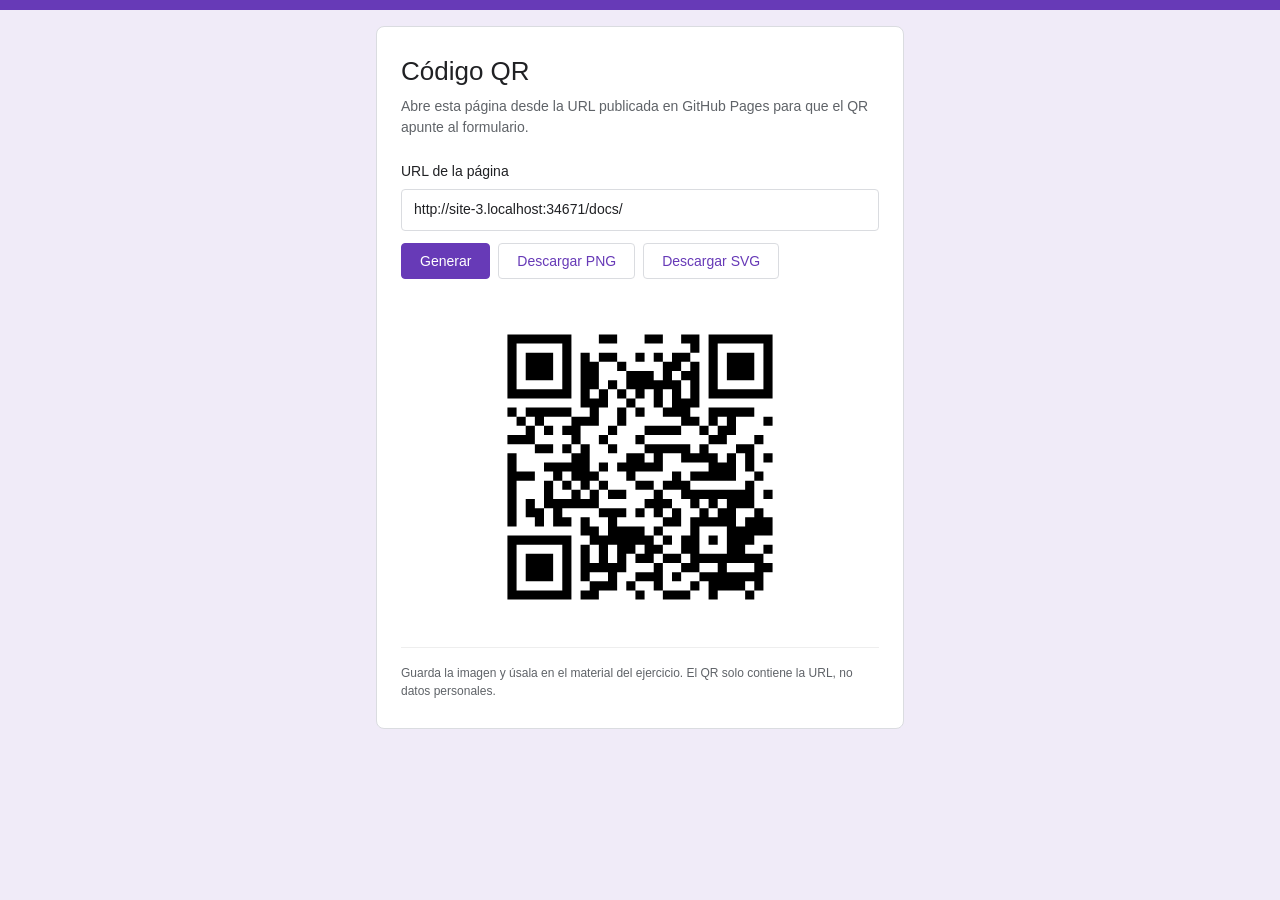
==== docs/qr.html @ a6da3aa0 "Proyecto" ====
<!DOCTYPE html>
<html lang="es">
<head>
  <meta charset="utf-8">
  <meta name="viewport" content="width=device-width, initial-scale=1">
  <meta name="robots" content="noindex, nofollow">
  <title>Código QR</title>
  <link rel="stylesheet" href="styles.css">
  <style>
    .qr-page {
      max-width: 560px;
    }

    .qr-card {
      padding: 28px 24px;
    }

    .qr-card h1 {
      margin: 0 0 8px;
      font-size: 26px;
      font-weight: 400;
      line-height: 1.25;
    }

    .qr-help {
      margin: 0 0 24px;
      font-size: 14px;
      line-height: 1.5;
      color: var(--muted);
    }

    .qr-field label {
      display: block;
      margin-bottom: 8px;
      font-size: 14px;
      color: var(--text);
    }

    .qr-field input {
      width: 100%;
      border: 1px solid var(--border);
      border-radius: 4px;
      padding: 10px 12px;
      font: inherit;
      font-size: 14px;
      color: var(--text);
      outline: none;
    }

    .qr-field input:focus {
      border: 2px solid var(--purple);
      padding: 9px 11px;
    }

    .qr-actions {
      display: flex;
      flex-wrap: wrap;
      gap: 8px;
      margin-top: 12px;
    }

    .qr-button {
      border: 1px solid var(--border);
      border-radius: 4px;
      background: #fff;
      padding: 9px 18px;
      font-family: inherit;
      font-size: 14px;
      font-weight: 500;
      color: var(--purple);
      cursor: pointer;
    }

    .qr-button:hover {
      background: #f8f5fd;
      border-color: #d2c4ea;
    }

    .qr-button.primary {
      border-color: var(--purple);
      background: var(--purple);
      color: #fff;
    }

    .qr-button.primary:hover {
      background: var(--purple-dark);
    }

    .qr-preview {
      display: flex;
      justify-content: center;
      margin: 28px 0 8px;
    }

    .qr-preview svg {
      width: 100%;
      max-width: 320px;
      height: auto;
      display: block;
    }

    .qr-note {
      margin: 20px 0 0;
      padding-top: 16px;
      border-top: 1px solid #eee;
      font-size: 12px;
      line-height: 1.5;
      color: var(--muted);
    }
  </style>
</head>
<body>
  <div class="top-bar"></div>

  <main class="page qr-page">
    <section class="card qr-card">
      <h1>Código QR</h1>
      <p class="qr-help">Abre esta página desde la URL publicada en GitHub Pages para que el QR apunte al formulario.</p>

      <div class="qr-field">
        <label for="url">URL de la página</label>
        <input type="url" id="url" spellcheck="false" autocomplete="off">
      </div>

      <div class="qr-actions">
        <button type="button" class="qr-button primary" id="generar">Generar</button>
        <button type="button" class="qr-button" id="descargar-png" hidden>Descargar PNG</button>
        <button type="button" class="qr-button" id="descargar-svg" hidden>Descargar SVG</button>
      </div>

      <div class="qr-preview" id="qr"></div>

      <p class="qr-note">Guarda la imagen y úsala en el material del ejercicio. El QR solo contiene la URL, no datos personales.</p>
    </section>
  </main>

  <script src="vendor/qrcode.js"></script>
  <script>
    (function () {
      'use strict';

      var urlInput = document.getElementById('url');
      var qrBox = document.getElementById('qr');
      var pngButton = document.getElementById('descargar-png');
      var svgButton = document.getElementById('descargar-svg');
      var currentQR = null;

      function initialURL() {
        try {
          return new URL('.', window.location.href).href;
        } catch (error) {
          return window.location.href;
        }
      }

      function setDownloadsVisible(visible) {
        pngButton.hidden = !visible;
        svgButton.hidden = !visible;
      }

      function render() {
        var value = urlInput.value.trim();

        if (!value) {
          qrBox.innerHTML = '';
          currentQR = null;
          setDownloadsVisible(false);
          return;
        }

        try {
          var qr = window.qrcode(0, 'M');
          qr.addData(value);
          qr.make();

          qrBox.innerHTML = qr.createSvgTag({
            cellSize: 8,
            margin: 24,
            scalable: true,
            alt: 'Código QR con la URL del formulario',
            title: 'Código QR'
          });

          currentQR = qr;
          setDownloadsVisible(true);
        } catch (error) {
          qrBox.textContent = 'No se pudo generar el código QR.';
          currentQR = null;
          setDownloadsVisible(false);
        }
      }

      function download(blob, filename) {
        var link = document.createElement('a');
        var objectURL = URL.createObjectURL(blob);

        link.href = objectURL;
        link.download = filename;
        document.body.appendChild(link);
        link.click();
        document.body.removeChild(link);
        URL.revokeObjectURL(objectURL);
      }

      pngButton.addEventListener('click', function () {
        if (!currentQR) {
          return;
        }

        var link = document.createElement('a');
        link.href = currentQR.createDataURL(16, 64);
        link.download = 'qr-campus-sj.png';
        document.body.appendChild(link);
        link.click();
        document.body.removeChild(link);
      });

      svgButton.addEventListener('click', function () {
        if (!currentQR) {
          return;
        }

        var svg = currentQR.createSvgTag({
          cellSize: 16,
          margin: 64,
          scalable: false,
          alt: 'Código QR con la URL del formulario',
          title: 'Código QR'
        });

        download(
          new Blob(['<?xml version="1.0" encoding="UTF-8"?>\n' + svg], { type: 'image/svg+xml;charset=utf-8' }),
          'qr-campus-sj.svg'
        );
      });

      document.getElementById('generar').addEventListener('click', render);
      urlInput.addEventListener('keydown', function (event) {
        if (event.key === 'Enter') {
          event.preventDefault();
          render();
        }
      });

      urlInput.value = initialURL();
      render();
    })();
  </script>
</body>
</html>
---- docs/styles.css ----
:root {
  --purple: #673ab7;
  --purple-dark: #5b32a3;
  --bg: #f0ebf8;
  --border: #dadce0;
  --text: #202124;
  --muted: #5f6368;
}

* {
  box-sizing: border-box;
}

html,
body {
  margin: 0;
  padding: 0;
}

body {
  min-height: 100vh;
  background: var(--bg);
  color: var(--text);
  font-family: Roboto, "Segoe UI", Arial, Helvetica, sans-serif;
  font-size: 16px;
  line-height: 1.4;
  -webkit-font-smoothing: antialiased;
}

.top-bar {
  height: 10px;
  background: var(--purple);
}

.page {
  width: 100%;
  max-width: 680px;
  margin: 0 auto;
  padding: 16px 16px 72px;
}

[hidden] {
  display: none !important;
}

.card {
  background: #fff;
  border: 1px solid var(--border);
  border-radius: 8px;
  padding: 24px;
  margin-bottom: 12px;
}

.title-card {
  border-top: 10px solid var(--purple);
  padding: 22px 24px 26px;
}

.title-card h1 {
  margin: 0;
  font-size: 32px;
  font-weight: 400;
  line-height: 1.25;
  letter-spacing: 0;
  overflow-wrap: anywhere;
}

.question {
  margin: 0 0 12px;
}

.question > label,
.question > legend {
  display: block;
  margin: 0 0 18px;
  padding: 0;
  font-size: 16px;
  font-weight: 400;
  line-height: 1.4;
  color: var(--text);
}

.question input[type="text"] {
  width: 100%;
  border: 0;
  border-bottom: 1px solid var(--border);
  border-radius: 0;
  background: transparent;
  padding: 6px 0 8px;
  font: inherit;
  color: var(--text);
  outline: none;
}

.question select {
  width: 100%;
  border: 0;
  border-bottom: 1px solid var(--border);
  border-radius: 0;
  background: transparent;
  padding: 6px 0 8px;
  font: inherit;
  color: var(--text);
  outline: none;
  cursor: pointer;
}

.question textarea {
  display: block;
  width: 100%;
  min-height: 112px;
  border: 1px solid var(--border);
  border-radius: 4px;
  background: #fff;
  padding: 12px;
  font: inherit;
  color: var(--text);
  resize: vertical;
  outline: none;
}

.question input[type="text"]:focus,
.question select:focus {
  border-bottom: 2px solid var(--purple);
  padding-bottom: 7px;
}

.question textarea:focus {
  border: 2px solid var(--purple);
  padding: 11px;
}

.question input[type="text"]:invalid,
.question select:invalid,
.question textarea:invalid {
  box-shadow: none;
}

.scale-question {
  min-width: 0;
  margin: 0 0 12px;
}

.scale-question legend {
  float: left;
  width: 100%;
}

.scale-question legend + * {
  clear: both;
}

.scale {
  display: flex;
  align-items: flex-start;
  justify-content: space-between;
  gap: 4px;
  padding: 4px 2px 0;
}

.scale-item {
  display: flex;
  flex: 1;
  flex-direction: column;
  align-items: center;
  gap: 6px;
  cursor: pointer;
  -webkit-user-select: none;
  user-select: none;
}

.scale-item input[type="radio"] {
  -webkit-appearance: none;
  appearance: none;
  width: 20px;
  height: 20px;
  margin: 0;
  border: 2px solid var(--muted);
  border-radius: 50%;
  background: #fff;
  cursor: pointer;
  transition: border-color 0.12s ease, background 0.12s ease;
}

.scale-item input[type="radio"]:checked {
  border-color: var(--purple);
  background: radial-gradient(circle, var(--purple) 0 44%, #fff 47% 100%);
}

.scale-item input[type="radio"]:focus-visible {
  outline: 2px solid var(--purple);
  outline-offset: 3px;
}

.scale-item span {
  font-size: 14px;
  line-height: 1;
  color: var(--text);
}

.scale-ends {
  display: flex;
  justify-content: space-between;
  gap: 16px;
  margin-top: 12px;
  font-size: 12px;
  line-height: 1.3;
  color: var(--muted);
}

.scale-ends span:last-child {
  text-align: right;
}

.actions {
  display: flex;
  justify-content: flex-start;
  margin-top: 20px;
}

.actions button {
  border: 0;
  border-radius: 4px;
  background: var(--purple);
  padding: 10px 24px;
  font-family: inherit;
  font-size: 14px;
  font-weight: 500;
  letter-spacing: 0.25px;
  color: #fff;
  cursor: pointer;
  transition: background 0.15s ease, box-shadow 0.15s ease;
}

.actions button:hover {
  background: var(--purple-dark);
  box-shadow: 0 1px 3px rgba(60, 64, 67, 0.3);
}

.actions button:focus-visible {
  outline: 2px solid var(--purple-dark);
  outline-offset: 2px;
}

.actions button:disabled {
  opacity: 0.7;
  cursor: default;
  box-shadow: none;
}

.result {
  margin-top: 4px;
  padding: 32px 24px;
}

.result-message {
  margin: 0;
  font-size: 16px;
  line-height: 1.6;
  color: var(--text);
}

.counter {
  margin-top: 32px;
}

.counter-label {
  margin: 0 0 4px;
  font-size: 16px;
  line-height: 1.4;
  color: var(--text);
}

.counter-value {
  margin: 0;
  font-size: 36px;
  font-weight: 500;
  line-height: 1.2;
  color: var(--purple);
  font-variant-numeric: tabular-nums;
}

@media (max-width: 480px) {
  .page {
    padding: 10px 10px 48px;
  }

  .card {
    padding: 20px 16px;
  }

  .title-card {
    padding: 18px 16px 22px;
  }

  .title-card h1 {
    font-size: 26px;
  }

  .result {
    padding: 24px 16px;
  }
}
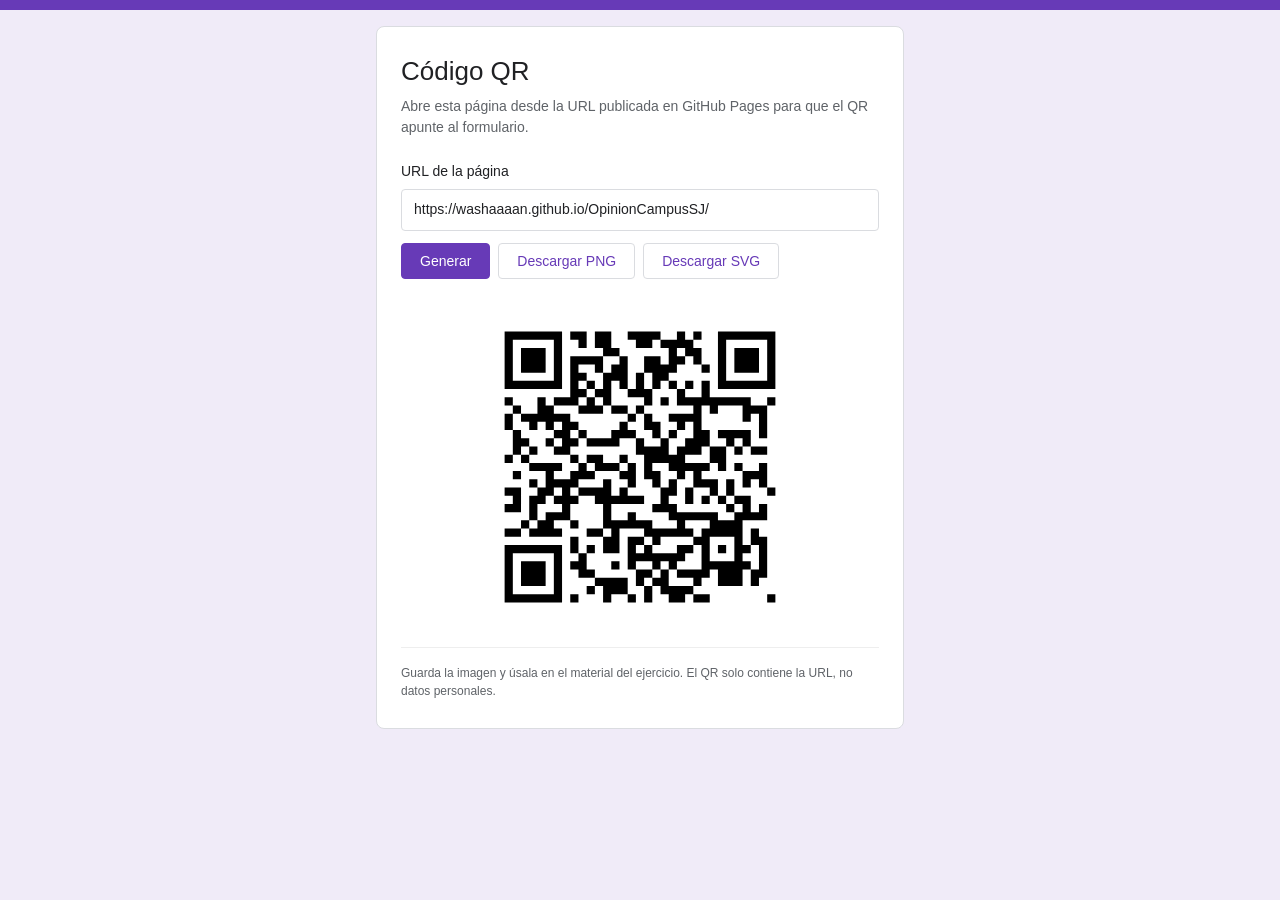
==== commit 596b1be2: "listo" ====
--- a/docs/qr.html
+++ b/docs/qr.html
@@ -146,11 +146,7 @@
       var currentQR = null;
 
       function initialURL() {
-        try {
-          return new URL('.', window.location.href).href;
-        } catch (error) {
-          return window.location.href;
-        }
+        return 'https://washaaaan.github.io/OpinionCampusSJ/';
       }
 
       function setDownloadsVisible(visible) {
--- a/docs/styles.css
+++ b/docs/styles.css
@@ -63,6 +63,13 @@
   line-height: 1.25;
   letter-spacing: 0;
   overflow-wrap: anywhere;
+}
+
+.required-note {
+  margin: 12px 0 0;
+  font-size: 14px;
+  line-height: 1.4;
+  color: #d93025;
 }
 
 .question {
@@ -77,6 +84,26 @@
   font-size: 16px;
   font-weight: 400;
   line-height: 1.4;
+  color: var(--text);
+}
+
+.question > label::after,
+.question > legend::after {
+  content: " *";
+  color: #d93025;
+}
+
+.question input::placeholder,
+.question textarea::placeholder {
+  color: #70757a;
+  opacity: 1;
+}
+
+.question select:invalid {
+  color: #70757a;
+}
+
+.question select option {
   color: var(--text);
 }
 
